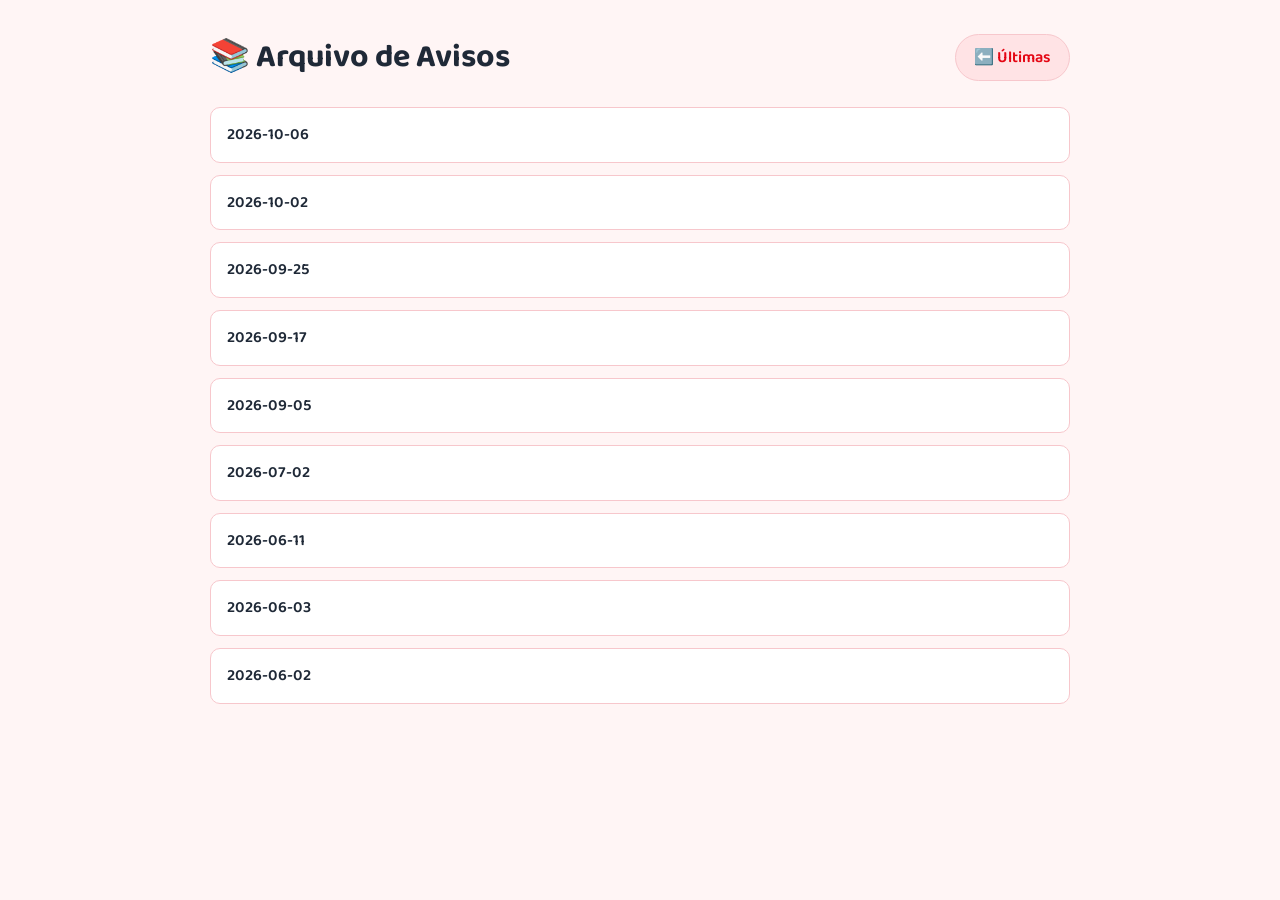
==== docs/archive.html @ 002a4792 "Update all root theme color variables to the requested red palette (#e40613) across docs and generat" ====
<!DOCTYPE html>
<html lang="en">

<head>
  <meta charset="UTF-8" />
  <meta name="viewport" content="width=device-width, initial-scale=1.0" />
  <title>Arquivo | Covilhã Mobilidade</title>
  <link rel="stylesheet" href="./css/style-archive.css" />
  <link rel="icon" href="./images/favicon_io/favicon.ico" />
  <link rel="manifest" href="./images/favicon_io/site.webmanifest" />
</head>

<body>
  <main class="container">
    <div class="header">
      <h1>📚 Arquivo de Avisos</h1>
      <a class="home-link" href="./index.html">⬅️ Últimas</a>
    </div>
    <div class="archive-list">
      <a class="archive-item" href="./notices-2026-10-06.html">2026-10-06</a>
      <a class="archive-item" href="./notices-2026-10-02.html">2026-10-02</a>
      <a class="archive-item" href="./notices-2026-09-25.html">2026-09-25</a>
      <a class="archive-item" href="./notices-2026-09-17.html">2026-09-17</a>
      <a class="archive-item" href="./notices-2026-09-05.html">2026-09-05</a>
      <a class="archive-item" href="./notices-2026-07-02.html">2026-07-02</a>
      <a class="archive-item" href="./notices-2026-06-11.html">2026-06-11</a>
      <a class="archive-item" href="./notices-2026-06-03.html">2026-06-03</a>
      <a class="archive-item" href="./notices-2026-06-02.html">2026-06-02</a>
    </div>
  </main>
</body>

</html>
---- docs/css/style-archive.css ----
@import url("https://fonts.googleapis.com/css2?family=Baloo+2:wght@400..800&display=swap");

:root {
  --bg: #fff5f5;
  --card: #ffffff;
  --ink: #1f2937;
  --muted: #6b7280;
  --accent: #e40613;
  --accent-soft: #ffe3e5;
  --border: #f7c7cc;
}

* {
  box-sizing: border-box;
}

body {
  margin: 0;
  font-family: "Baloo 2", Arial, Helvetica, sans-serif;
  background: var(--bg);
  color: var(--ink);
  line-height: 1.6;
}

.container {
  max-width: 900px;
  margin: 0 auto;
  padding: 32px 20px 48px;
}

.header {
  display: flex;
  justify-content: space-between;
  align-items: center;
  gap: 16px;
  margin-bottom: 24px;
  flex-wrap: wrap;
}

h1 {
  margin: 0;
}

.home-link {
  display: inline-block;
  text-decoration: none;
  background: var(--accent-soft);
  color: var(--accent);
  border: 1px solid var(--border);
  border-radius: 999px;
  padding: 10px 18px;
  font-weight: 600;
}

.archive-list {
  display: grid;
  gap: 12px;
}

.archive-item {
  display: block;
  padding: 14px 16px;
  background: var(--card);
  border: 1px solid var(--border);
  border-radius: 10px;
  text-decoration: none;
  color: var(--ink);
  font-weight: 600;
}
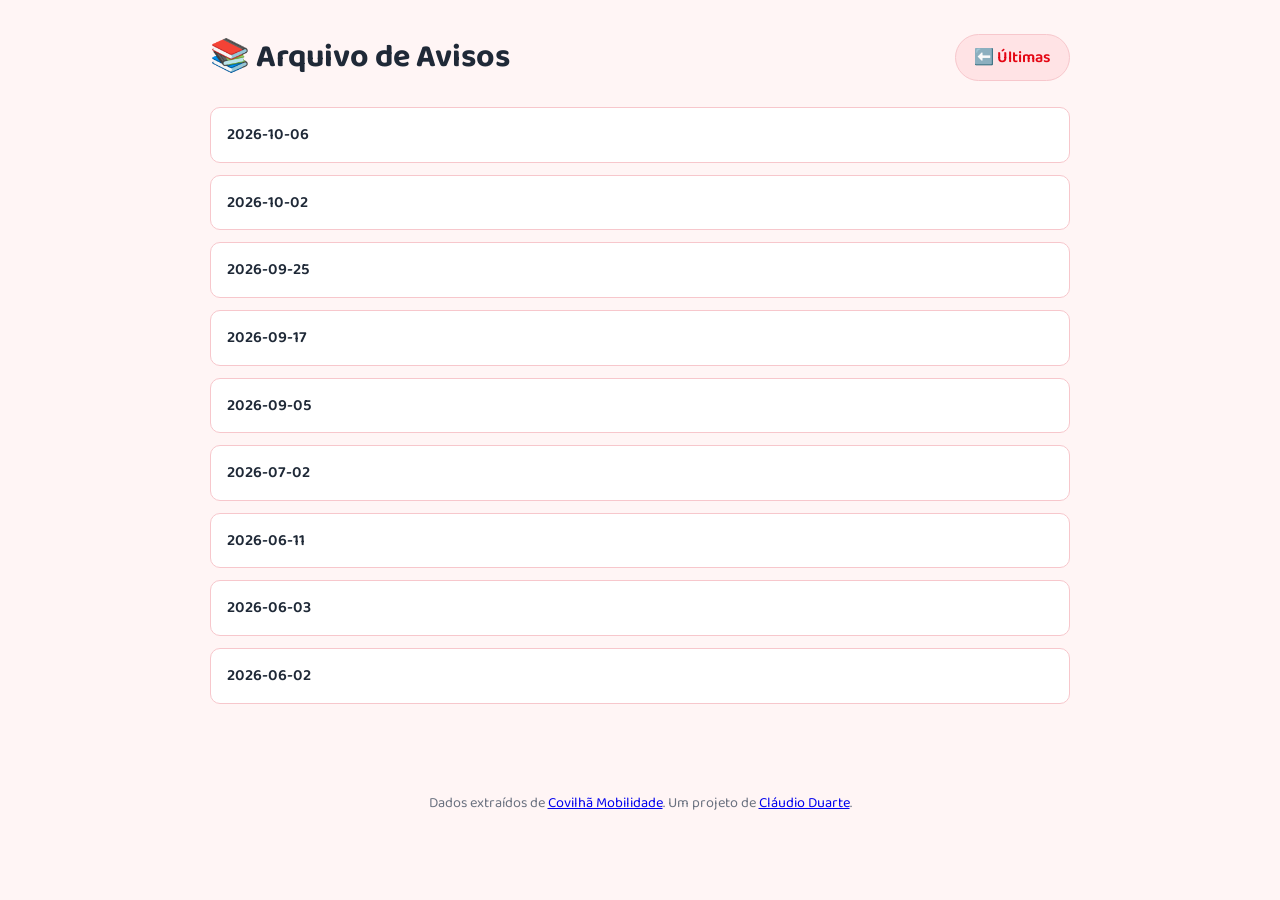
==== commit 1896abb5: "Update footer details" ====
--- a/docs/archive.html
+++ b/docs/archive.html
@@ -29,5 +29,11 @@
     </div>
   </main>
 </body>
+<footer>
+  <section class="footer-content">
+    Dados extraídos de <a href="https://covilhamobilidade.pt/">Covilhã Mobilidade</a>. Um projeto de <a
+      href="https://claudioduarte.pt/">Cláudio Duarte</a>.
+  </section>
+</footer>
 
-</html>
+</html>
--- a/docs/css/style-archive.css
+++ b/docs/css/style-archive.css
@@ -37,6 +37,13 @@
   flex-wrap: wrap;
 }
 
+.footer-content {
+  text-align: center;
+  color: var(--muted);
+  margin-top: 40px;
+  font-size: 0.9rem;
+}
+
 h1 {
   margin: 0;
 }
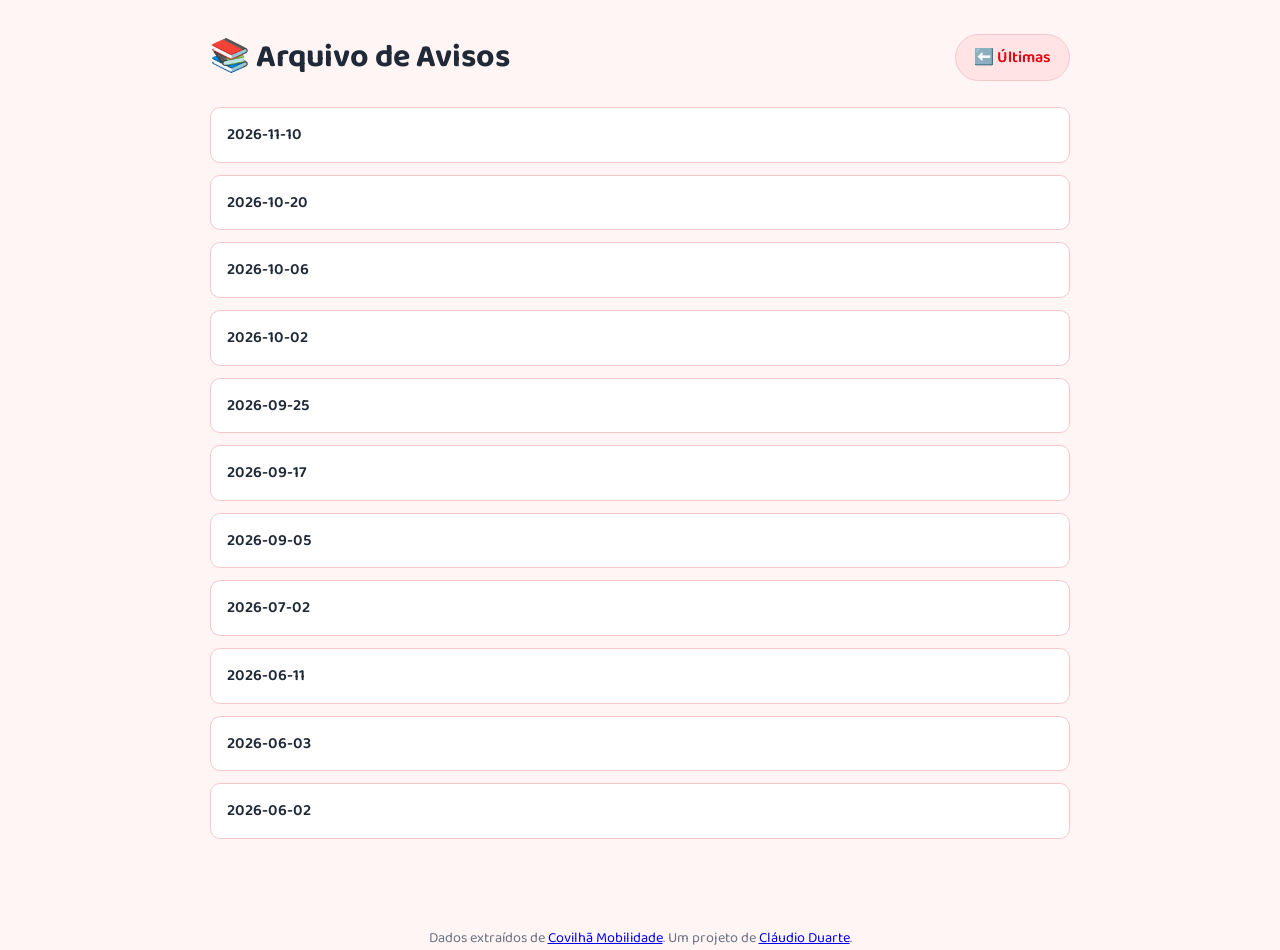
==== commit f0466772: "Publish generated notice pages Co-authored-by: Copilot <223556219+Copilot@users.noreply.github.com>" ====
--- a/docs/archive.html
+++ b/docs/archive.html
@@ -1,39 +1,27 @@
 <!DOCTYPE html>
 <html lang="en">
-
 <head>
-  <meta charset="UTF-8" />
-  <meta name="viewport" content="width=device-width, initial-scale=1.0" />
-  <title>Arquivo | Covilhã Mobilidade</title>
-  <link rel="stylesheet" href="./css/style-archive.css" />
-  <link rel="icon" href="./images/favicon_io/favicon.ico" />
-  <link rel="manifest" href="./images/favicon_io/site.webmanifest" />
+    <meta charset="UTF-8" />
+    <meta name="viewport" content="width=device-width, initial-scale=1.0" />
+    <title>Arquivo de Avisos | Covilhã Mobilidade</title>
+    <link rel="stylesheet" href="./css/style-archive.css" />
+    <link rel="icon" href="./images/favicon_io/favicon.ico" />
+    <link rel="manifest" href="./images/favicon_io/site.webmanifest" />
 </head>
-
 <body>
-  <main class="container">
-    <div class="header">
-      <h1>📚 Arquivo de Avisos</h1>
-      <a class="home-link" href="./index.html">⬅️ Últimas</a>
-    </div>
-    <div class="archive-list">
-      <a class="archive-item" href="./notices-2026-10-06.html">2026-10-06</a>
-      <a class="archive-item" href="./notices-2026-10-02.html">2026-10-02</a>
-      <a class="archive-item" href="./notices-2026-09-25.html">2026-09-25</a>
-      <a class="archive-item" href="./notices-2026-09-17.html">2026-09-17</a>
-      <a class="archive-item" href="./notices-2026-09-05.html">2026-09-05</a>
-      <a class="archive-item" href="./notices-2026-07-02.html">2026-07-02</a>
-      <a class="archive-item" href="./notices-2026-06-11.html">2026-06-11</a>
-      <a class="archive-item" href="./notices-2026-06-03.html">2026-06-03</a>
-      <a class="archive-item" href="./notices-2026-06-02.html">2026-06-02</a>
-    </div>
-  </main>
+    <main class="container">
+        <div class="header">
+            <h1>📚 Arquivo de Avisos</h1>
+            <a class="home-link" href="./index.html">⬅️ Últimas</a>
+        </div>
+        <div class="archive-list">
+            <a class="archive-item" href="./notices-2026-11-10.html">2026-11-10</a><a class="archive-item" href="./notices-2026-10-20.html">2026-10-20</a><a class="archive-item" href="./notices-2026-10-06.html">2026-10-06</a><a class="archive-item" href="./notices-2026-10-02.html">2026-10-02</a><a class="archive-item" href="./notices-2026-09-25.html">2026-09-25</a><a class="archive-item" href="./notices-2026-09-17.html">2026-09-17</a><a class="archive-item" href="./notices-2026-09-05.html">2026-09-05</a><a class="archive-item" href="./notices-2026-07-02.html">2026-07-02</a><a class="archive-item" href="./notices-2026-06-11.html">2026-06-11</a><a class="archive-item" href="./notices-2026-06-03.html">2026-06-03</a><a class="archive-item" href="./notices-2026-06-02.html">2026-06-02</a>
+        </div>
+    </main>
+    <footer>
+        <section class="footer-content">
+            Dados extraídos de <a href="https://covilhamobilidade.pt/">Covilhã Mobilidade</a>. Um projeto de <a href="https://claudioduarte.pt/">Cláudio Duarte</a>.
+        </section>
+    </footer>
 </body>
-<footer>
-  <section class="footer-content">
-    Dados extraídos de <a href="https://covilhamobilidade.pt/">Covilhã Mobilidade</a>. Um projeto de <a
-      href="https://claudioduarte.pt/">Cláudio Duarte</a>.
-  </section>
-</footer>
-
-</html>+</html>
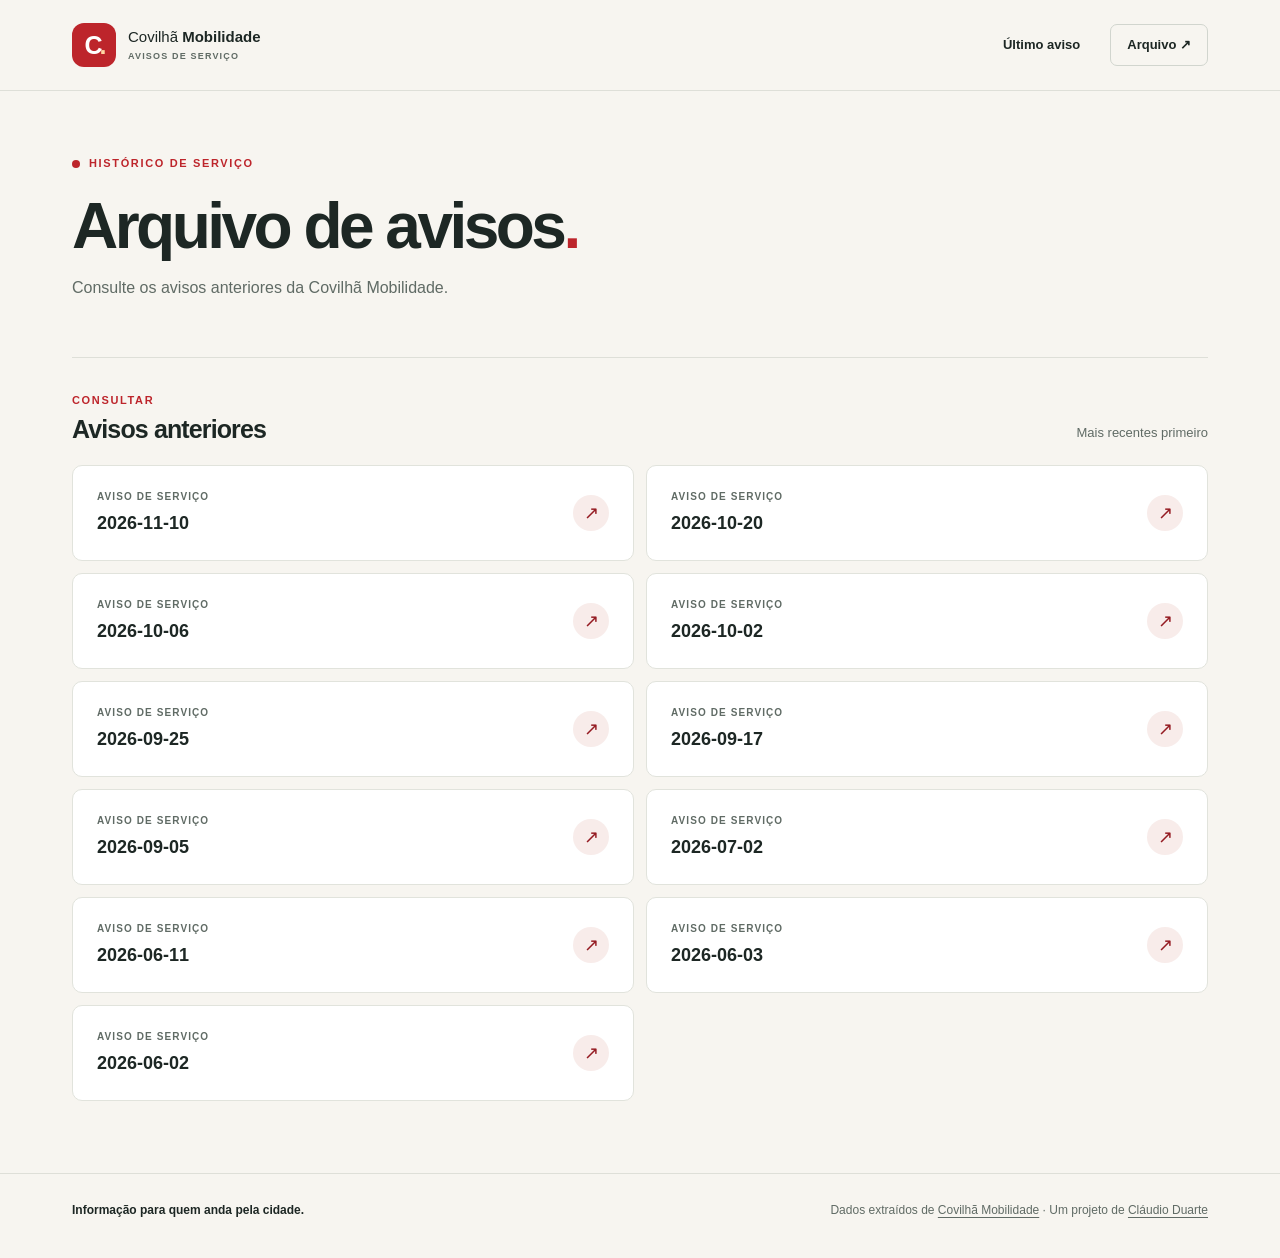
==== commit 01040bba: "Refresh notice site design Co-authored-by: Copilot <223556219+Copilot@users.noreply.github.com>" ====
--- a/docs/archive.html
+++ b/docs/archive.html
@@ -1,27 +1,58 @@
 <!DOCTYPE html>
-<html lang="en">
+<html lang="pt-PT">
 <head>
     <meta charset="UTF-8" />
     <meta name="viewport" content="width=device-width, initial-scale=1.0" />
     <title>Arquivo de Avisos | Covilhã Mobilidade</title>
-    <link rel="stylesheet" href="./css/style-archive.css" />
+    <meta name="description" content="Arquivo de avisos de serviço da Covilhã Mobilidade." />
+    <link rel="stylesheet" href="./css/site.css" />
     <link rel="icon" href="./images/favicon_io/favicon.ico" />
     <link rel="manifest" href="./images/favicon_io/site.webmanifest" />
 </head>
 <body>
-    <main class="container">
-        <div class="header">
-            <h1>📚 Arquivo de Avisos</h1>
-            <a class="home-link" href="./index.html">⬅️ Últimas</a>
-        </div>
-        <div class="archive-list">
-            <a class="archive-item" href="./notices-2026-11-10.html">2026-11-10</a><a class="archive-item" href="./notices-2026-10-20.html">2026-10-20</a><a class="archive-item" href="./notices-2026-10-06.html">2026-10-06</a><a class="archive-item" href="./notices-2026-10-02.html">2026-10-02</a><a class="archive-item" href="./notices-2026-09-25.html">2026-09-25</a><a class="archive-item" href="./notices-2026-09-17.html">2026-09-17</a><a class="archive-item" href="./notices-2026-09-05.html">2026-09-05</a><a class="archive-item" href="./notices-2026-07-02.html">2026-07-02</a><a class="archive-item" href="./notices-2026-06-11.html">2026-06-11</a><a class="archive-item" href="./notices-2026-06-03.html">2026-06-03</a><a class="archive-item" href="./notices-2026-06-02.html">2026-06-02</a>
-        </div>
+    <header class="site-header">
+    <div class="site-header-inner">
+        <a class="brand" href="./index.html" aria-label="Avisos Covilhã Mobilidade, página inicial">
+            <span class="brand-mark" aria-hidden="true">C<span>.</span></span>
+            <span class="brand-text">Covilhã <strong>Mobilidade</strong><small>AVISOS DE SERVIÇO</small></span>
+        </a>
+        <nav class="site-nav" aria-label="Navegação principal">
+            <a href="./index.html">Último aviso</a>
+            <a href="./archive.html">Arquivo <span aria-hidden="true">↗</span></a>
+        </nav>
+    </div>
+</header>
+    <main id="main-content" class="page-shell">
+        <section class="archive-intro">
+            <p class="eyebrow"><span aria-hidden="true"></span>HISTÓRICO DE SERVIÇO</p>
+            <h1>Arquivo de avisos<span>.</span></h1>
+            <p class="hero-description">Consulte os avisos anteriores da Covilhã Mobilidade.</p>
+        </section>
+        <section class="archive-section" aria-labelledby="archive-heading">
+            <div class="section-heading">
+                <div><p class="section-kicker">CONSULTAR</p><h2 id="archive-heading">Avisos anteriores</h2></div>
+                <p class="date-label">Mais recentes primeiro</p>
+            </div>
+            <div class="archive-list">
+                <a class="archive-item" href="./notices-2026-11-10.html"><span><small>AVISO DE SERVIÇO</small><time datetime="2026-11-10">2026-11-10</time></span><span class="archive-arrow" aria-hidden="true">↗</span></a>
+            <a class="archive-item" href="./notices-2026-10-20.html"><span><small>AVISO DE SERVIÇO</small><time datetime="2026-10-20">2026-10-20</time></span><span class="archive-arrow" aria-hidden="true">↗</span></a>
+            <a class="archive-item" href="./notices-2026-10-06.html"><span><small>AVISO DE SERVIÇO</small><time datetime="2026-10-06">2026-10-06</time></span><span class="archive-arrow" aria-hidden="true">↗</span></a>
+            <a class="archive-item" href="./notices-2026-10-02.html"><span><small>AVISO DE SERVIÇO</small><time datetime="2026-10-02">2026-10-02</time></span><span class="archive-arrow" aria-hidden="true">↗</span></a>
+            <a class="archive-item" href="./notices-2026-09-25.html"><span><small>AVISO DE SERVIÇO</small><time datetime="2026-09-25">2026-09-25</time></span><span class="archive-arrow" aria-hidden="true">↗</span></a>
+            <a class="archive-item" href="./notices-2026-09-17.html"><span><small>AVISO DE SERVIÇO</small><time datetime="2026-09-17">2026-09-17</time></span><span class="archive-arrow" aria-hidden="true">↗</span></a>
+            <a class="archive-item" href="./notices-2026-09-05.html"><span><small>AVISO DE SERVIÇO</small><time datetime="2026-09-05">2026-09-05</time></span><span class="archive-arrow" aria-hidden="true">↗</span></a>
+            <a class="archive-item" href="./notices-2026-07-02.html"><span><small>AVISO DE SERVIÇO</small><time datetime="2026-07-02">2026-07-02</time></span><span class="archive-arrow" aria-hidden="true">↗</span></a>
+            <a class="archive-item" href="./notices-2026-06-11.html"><span><small>AVISO DE SERVIÇO</small><time datetime="2026-06-11">2026-06-11</time></span><span class="archive-arrow" aria-hidden="true">↗</span></a>
+            <a class="archive-item" href="./notices-2026-06-03.html"><span><small>AVISO DE SERVIÇO</small><time datetime="2026-06-03">2026-06-03</time></span><span class="archive-arrow" aria-hidden="true">↗</span></a>
+            <a class="archive-item" href="./notices-2026-06-02.html"><span><small>AVISO DE SERVIÇO</small><time datetime="2026-06-02">2026-06-02</time></span><span class="archive-arrow" aria-hidden="true">↗</span></a>
+            </div>
+        </section>
     </main>
-    <footer>
-        <section class="footer-content">
-            Dados extraídos de <a href="https://covilhamobilidade.pt/">Covilhã Mobilidade</a>. Um projeto de <a href="https://claudioduarte.pt/">Cláudio Duarte</a>.
-        </section>
-    </footer>
+    <footer class="site-footer">
+    <div class="footer-inner">
+        <p>Informação para quem anda pela cidade.</p>
+        <p>Dados extraídos de <a href="https://covilhamobilidade.pt/">Covilhã Mobilidade</a> · Um projeto de <a href="https://claudioduarte.pt/">Cláudio Duarte</a></p>
+    </div>
+</footer>
 </body>
 </html>
--- a/docs/css/site.css
+++ b/docs/css/site.css
@@ -0,0 +1,180 @@
+:root {
+  color-scheme: light;
+  --paper: #f7f5f0;
+  --surface: #fff;
+  --ink: #1d2724;
+  --muted: #606b65;
+  --red: #bd252b;
+  --red-dark: #951c23;
+  --line: #dedfd8;
+}
+
+* { box-sizing: border-box; }
+
+body {
+  margin: 0;
+  background: var(--paper);
+  color: var(--ink);
+  font-family: "Segoe UI", "Helvetica Neue", Arial, sans-serif;
+  line-height: 1.6;
+  -webkit-font-smoothing: antialiased;
+}
+
+a { color: inherit; }
+a:focus-visible { outline: 3px solid #d5483e; outline-offset: 4px; }
+
+.site-header { background: var(--paper); border-bottom: 1px solid var(--line); }
+.site-header-inner {
+  max-width: 1200px;
+  min-height: 90px;
+  margin: auto;
+  padding: 18px 32px;
+  display: flex;
+  align-items: center;
+  justify-content: space-between;
+  gap: 24px;
+}
+.brand { display: inline-flex; align-items: center; gap: 12px; text-decoration: none; }
+.brand-mark {
+  display: flex;
+  justify-content: center;
+  align-items: center;
+  width: 44px;
+  height: 44px;
+  background: var(--red);
+  border-radius: 12px;
+  color: white;
+  font-size: 25px;
+  font-weight: 800;
+  line-height: 1;
+  letter-spacing: -3px;
+}
+.brand-mark span { color: #ffd7a3; }
+.brand-text { font-size: 15px; font-weight: 400; line-height: 1.2; white-space: nowrap; }
+.brand-text strong { font-weight: 800; }
+.brand-text small { display: block; margin-top: 5px; color: var(--muted); font-size: 9px; font-weight: 700; letter-spacing: .13em; }
+.site-nav { display: flex; align-items: center; gap: 30px; }
+.site-nav a { font-size: 13px; font-weight: 700; text-decoration: none; }
+.site-nav a:hover { color: var(--red); }
+.site-nav a:last-child { padding: 10px 16px; border: 1px solid #d1d5ce; border-radius: 7px; }
+.site-nav a:last-child:hover { border-color: var(--red); }
+
+.page-shell { max-width: 1200px; margin: auto; padding: 0 32px; }
+.hero { position: relative; display: flex; align-items: center; min-height: 340px; padding: 62px 0; overflow: hidden; }
+.hero-copy { position: relative; z-index: 1; max-width: 680px; }
+.eyebrow, .section-kicker { margin: 0; color: var(--red); font-size: 11px; font-weight: 800; letter-spacing: .15em; }
+.eyebrow { display: flex; align-items: center; gap: 9px; }
+.eyebrow > span { width: 8px; height: 8px; background: var(--red); border-radius: 50%; }
+h1, h2, p { margin-top: 0; }
+.hero h1, .archive-intro h1 {
+  margin: 19px 0 15px;
+  font-size: clamp(2.6rem, 5.2vw, 4.5rem);
+  line-height: 1.07;
+  letter-spacing: -.055em;
+}
+.hero h1 span, .archive-intro h1 span { color: var(--red); }
+.hero-description { max-width: 490px; margin-bottom: 0; color: var(--muted); font-size: 16px; }
+.hero-art {
+  position: absolute;
+  top: 42px;
+  right: 12px;
+  width: 285px;
+  height: 232px;
+  padding: 25px;
+  border-radius: 18px;
+  background: #e8e4da;
+  color: #66716a;
+  transform: rotate(5deg);
+  overflow: hidden;
+}
+.route-label { font-size: 10px; font-weight: 800; letter-spacing: .16em; line-height: 1.5; }
+.route-line { position: absolute; top: 93px; left: 32px; display: flex; align-items: center; justify-content: space-between; width: 215px; height: 5px; background: var(--red); transform: rotate(-17deg); }
+.route-line i { width: 15px; height: 15px; border: 4px solid var(--red); border-radius: 50%; background: #e8e4da; }
+.route-number { position: absolute; right: 22px; bottom: 14px; color: #b7bcb2; font-size: 17px; font-weight: 800; letter-spacing: -.04em; }
+.route-number strong { font-size: 64px; line-height: 1; }
+
+.notice-section, .archive-section { padding: 34px 0 72px; border-top: 1px solid var(--line); }
+.section-heading { display: flex; justify-content: space-between; align-items: end; gap: 20px; margin-bottom: 21px; }
+.section-heading h2 { margin: 5px 0 0; font-size: 25px; letter-spacing: -.035em; line-height: 1.2; }
+.date-label { margin: 0; color: var(--muted); font-size: 13px; }
+.date-label time { margin-left: 5px; color: var(--ink); font-weight: 700; }
+.notice {
+  padding: clamp(25px, 4vw, 44px);
+  border: 1px solid #e4e6df;
+  border-left: 5px solid var(--red);
+  border-radius: 12px;
+  background: var(--surface);
+  box-shadow: 0 12px 35px rgba(31, 42, 34, .05);
+}
+.notice p { margin: 0 0 1em; max-width: 75ch; font-size: 16px; overflow-wrap: anywhere; }
+.notice p:last-child { margin-bottom: 0; }
+.notice p:first-child { margin-bottom: 1.2em; color: var(--ink); font-size: 20px; font-weight: 750; line-height: 1.35; }
+.notice + .notice { margin-top: 16px; }
+.notice-actions { margin-top: 21px; }
+.text-link { color: var(--red-dark); font-size: 14px; font-weight: 750; text-decoration: none; }
+.text-link:hover { text-decoration: underline; }
+.text-link span { margin-left: 5px; }
+
+.archive-intro { padding: 64px 0 56px; }
+.archive-intro h1 { font-size: clamp(2.6rem, 5vw, 4rem); }
+.archive-list { display: grid; grid-template-columns: repeat(2, minmax(0, 1fr)); gap: 12px; }
+.archive-item {
+  display: flex;
+  justify-content: space-between;
+  align-items: center;
+  gap: 16px;
+  min-height: 96px;
+  padding: 20px 24px;
+  border: 1px solid #e1e3dc;
+  border-radius: 10px;
+  background: var(--surface);
+  text-decoration: none;
+  transition: border-color .2s, transform .2s;
+}
+.archive-item:hover { border-color: var(--red); transform: translateY(-2px); }
+.archive-item small { display: block; margin-bottom: 4px; color: var(--muted); font-size: 10px; font-weight: 800; letter-spacing: .11em; }
+.archive-item time { font-size: 18px; font-weight: 750; }
+.archive-arrow { display: grid; place-items: center; width: 36px; height: 36px; border-radius: 50%; background: #f8ecea; color: var(--red-dark); font-size: 18px; }
+
+.site-footer { border-top: 1px solid var(--line); }
+.footer-inner { max-width: 1200px; margin: auto; padding: 27px 32px 38px; display: flex; justify-content: space-between; gap: 20px; color: var(--muted); font-size: 12px; }
+.footer-inner p { margin: 0; }
+.footer-inner p:first-child { color: var(--ink); font-weight: 700; }
+.footer-inner a { text-underline-offset: 3px; }
+.footer-inner a:hover { color: var(--red); }
+
+/* Older archived pages retain their original markup. */
+.container { max-width: 1000px; min-height: 70vh; margin: 0 auto; padding: 64px 32px; }
+.header { display: flex; align-items: center; justify-content: space-between; gap: 20px; flex-wrap: wrap; margin-bottom: 28px; }
+.header h1 { margin: 0; font-size: clamp(2rem, 4vw, 3rem); letter-spacing: -.04em; }
+.nav-links { display: flex; flex-wrap: wrap; gap: 10px; }
+.nav-link, .archive-link, .home-link { padding: 10px 15px; border: 1px solid var(--line); border-radius: 7px; background: white; font-size: 14px; font-weight: 700; text-decoration: none; }
+.nav-link:hover, .archive-link:hover, .home-link:hover { color: var(--red); border-color: var(--red); }
+.meta { margin-bottom: 20px; color: var(--muted); font-size: 14px; }
+.footer-content { padding: 25px 32px; border-top: 1px solid var(--line); color: var(--muted); text-align: center; font-size: 12px; }
+
+@media (max-width: 760px) {
+  .site-header-inner { min-height: 78px; padding: 14px 20px; }
+  .page-shell { padding: 0 20px; }
+  .hero { min-height: 0; padding: 52px 0; }
+  .hero-copy { max-width: 100%; }
+  .hero-art { display: none; }
+  .archive-intro { padding: 52px 0 44px; }
+  .notice-section, .archive-section { padding: 28px 0 52px; }
+  .section-heading { align-items: start; flex-direction: column; gap: 10px; }
+  .archive-list { grid-template-columns: 1fr; }
+  .footer-inner { padding: 24px 20px 32px; flex-direction: column; gap: 8px; }
+}
+
+@media (max-width: 440px) {
+  .brand-text { font-size: 13px; }
+  .brand-mark { width: 40px; height: 40px; }
+  .site-header-inner { flex-wrap: wrap; gap: 12px; }
+  .site-nav { width: 100%; gap: 18px; }
+  .site-nav a { font-size: 12px; }
+  .site-nav a:last-child { padding: 8px 10px; }
+}
+
+@media (prefers-reduced-motion: reduce) {
+  .archive-item { transition: none; }
+}
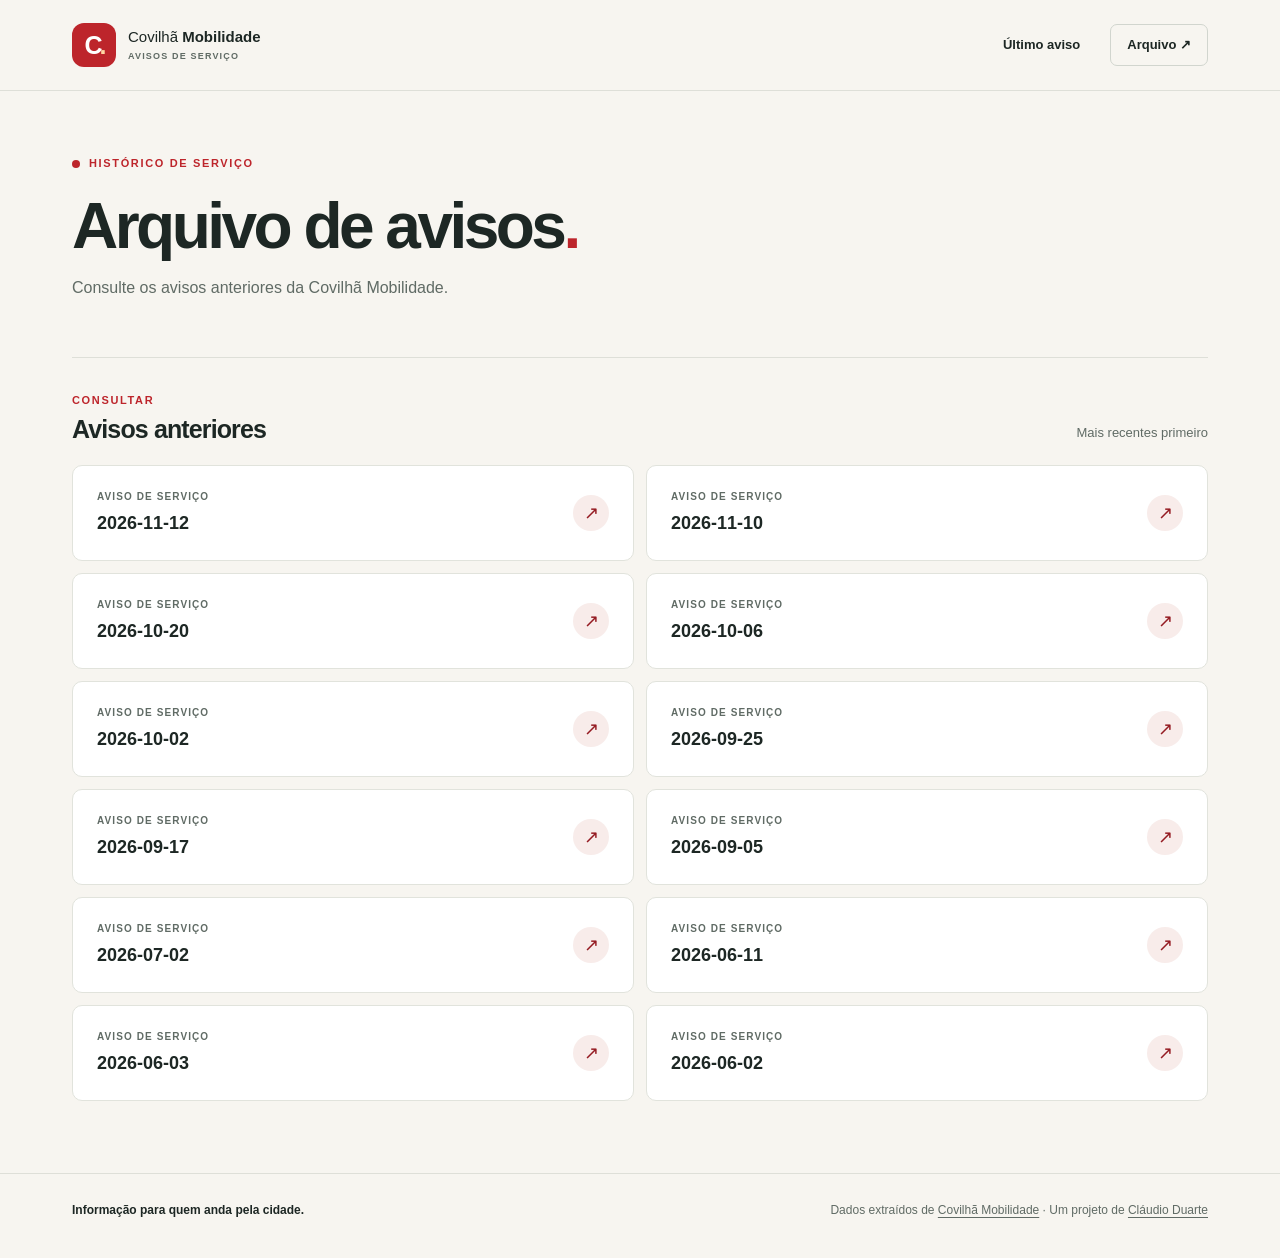
==== commit 79fea6be: "Update notices text 2026-11-12" ====
--- a/docs/archive.html
+++ b/docs/archive.html
@@ -34,7 +34,8 @@
                 <p class="date-label">Mais recentes primeiro</p>
             </div>
             <div class="archive-list">
-                <a class="archive-item" href="./notices-2026-11-10.html"><span><small>AVISO DE SERVIÇO</small><time datetime="2026-11-10">2026-11-10</time></span><span class="archive-arrow" aria-hidden="true">↗</span></a>
+                <a class="archive-item" href="./notices-2026-11-12.html"><span><small>AVISO DE SERVIÇO</small><time datetime="2026-11-12">2026-11-12</time></span><span class="archive-arrow" aria-hidden="true">↗</span></a>
+            <a class="archive-item" href="./notices-2026-11-10.html"><span><small>AVISO DE SERVIÇO</small><time datetime="2026-11-10">2026-11-10</time></span><span class="archive-arrow" aria-hidden="true">↗</span></a>
             <a class="archive-item" href="./notices-2026-10-20.html"><span><small>AVISO DE SERVIÇO</small><time datetime="2026-10-20">2026-10-20</time></span><span class="archive-arrow" aria-hidden="true">↗</span></a>
             <a class="archive-item" href="./notices-2026-10-06.html"><span><small>AVISO DE SERVIÇO</small><time datetime="2026-10-06">2026-10-06</time></span><span class="archive-arrow" aria-hidden="true">↗</span></a>
             <a class="archive-item" href="./notices-2026-10-02.html"><span><small>AVISO DE SERVIÇO</small><time datetime="2026-10-02">2026-10-02</time></span><span class="archive-arrow" aria-hidden="true">↗</span></a>
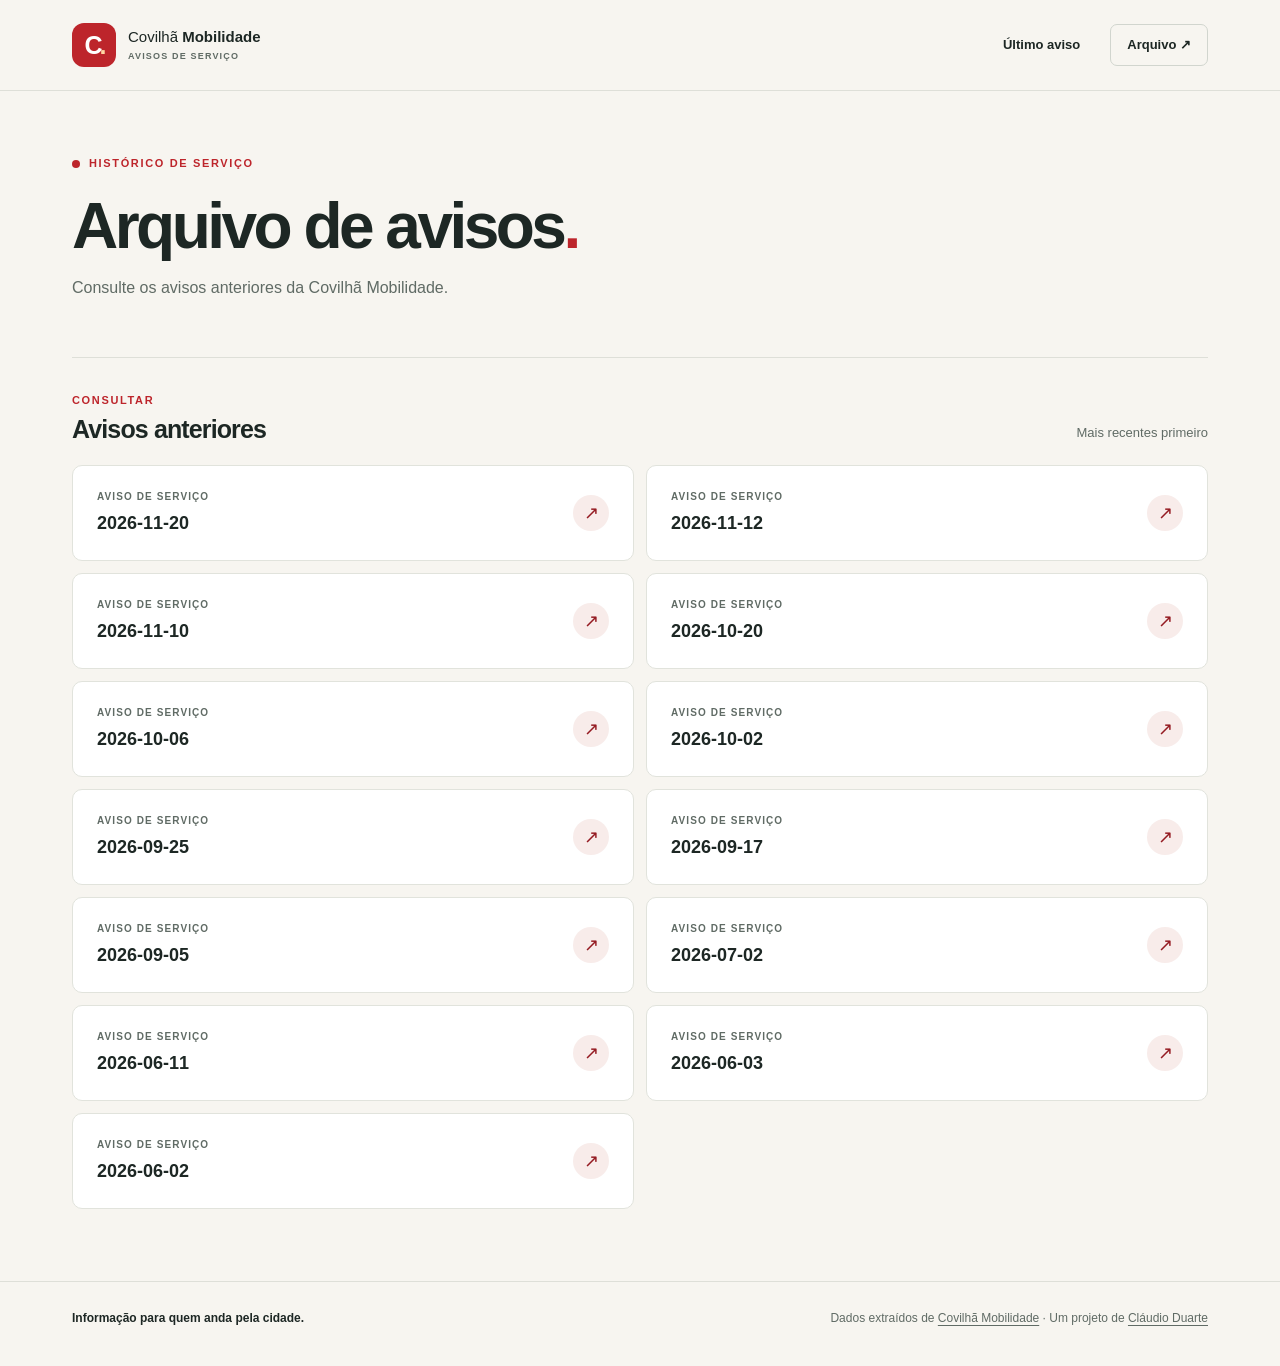
==== commit 2fe97e37: "Update notices text 2026-11-20" ====
--- a/docs/archive.html
+++ b/docs/archive.html
@@ -34,7 +34,8 @@
                 <p class="date-label">Mais recentes primeiro</p>
             </div>
             <div class="archive-list">
-                <a class="archive-item" href="./notices-2026-11-12.html"><span><small>AVISO DE SERVIÇO</small><time datetime="2026-11-12">2026-11-12</time></span><span class="archive-arrow" aria-hidden="true">↗</span></a>
+                <a class="archive-item" href="./notices-2026-11-20.html"><span><small>AVISO DE SERVIÇO</small><time datetime="2026-11-20">2026-11-20</time></span><span class="archive-arrow" aria-hidden="true">↗</span></a>
+            <a class="archive-item" href="./notices-2026-11-12.html"><span><small>AVISO DE SERVIÇO</small><time datetime="2026-11-12">2026-11-12</time></span><span class="archive-arrow" aria-hidden="true">↗</span></a>
             <a class="archive-item" href="./notices-2026-11-10.html"><span><small>AVISO DE SERVIÇO</small><time datetime="2026-11-10">2026-11-10</time></span><span class="archive-arrow" aria-hidden="true">↗</span></a>
             <a class="archive-item" href="./notices-2026-10-20.html"><span><small>AVISO DE SERVIÇO</small><time datetime="2026-10-20">2026-10-20</time></span><span class="archive-arrow" aria-hidden="true">↗</span></a>
             <a class="archive-item" href="./notices-2026-10-06.html"><span><small>AVISO DE SERVIÇO</small><time datetime="2026-10-06">2026-10-06</time></span><span class="archive-arrow" aria-hidden="true">↗</span></a>
